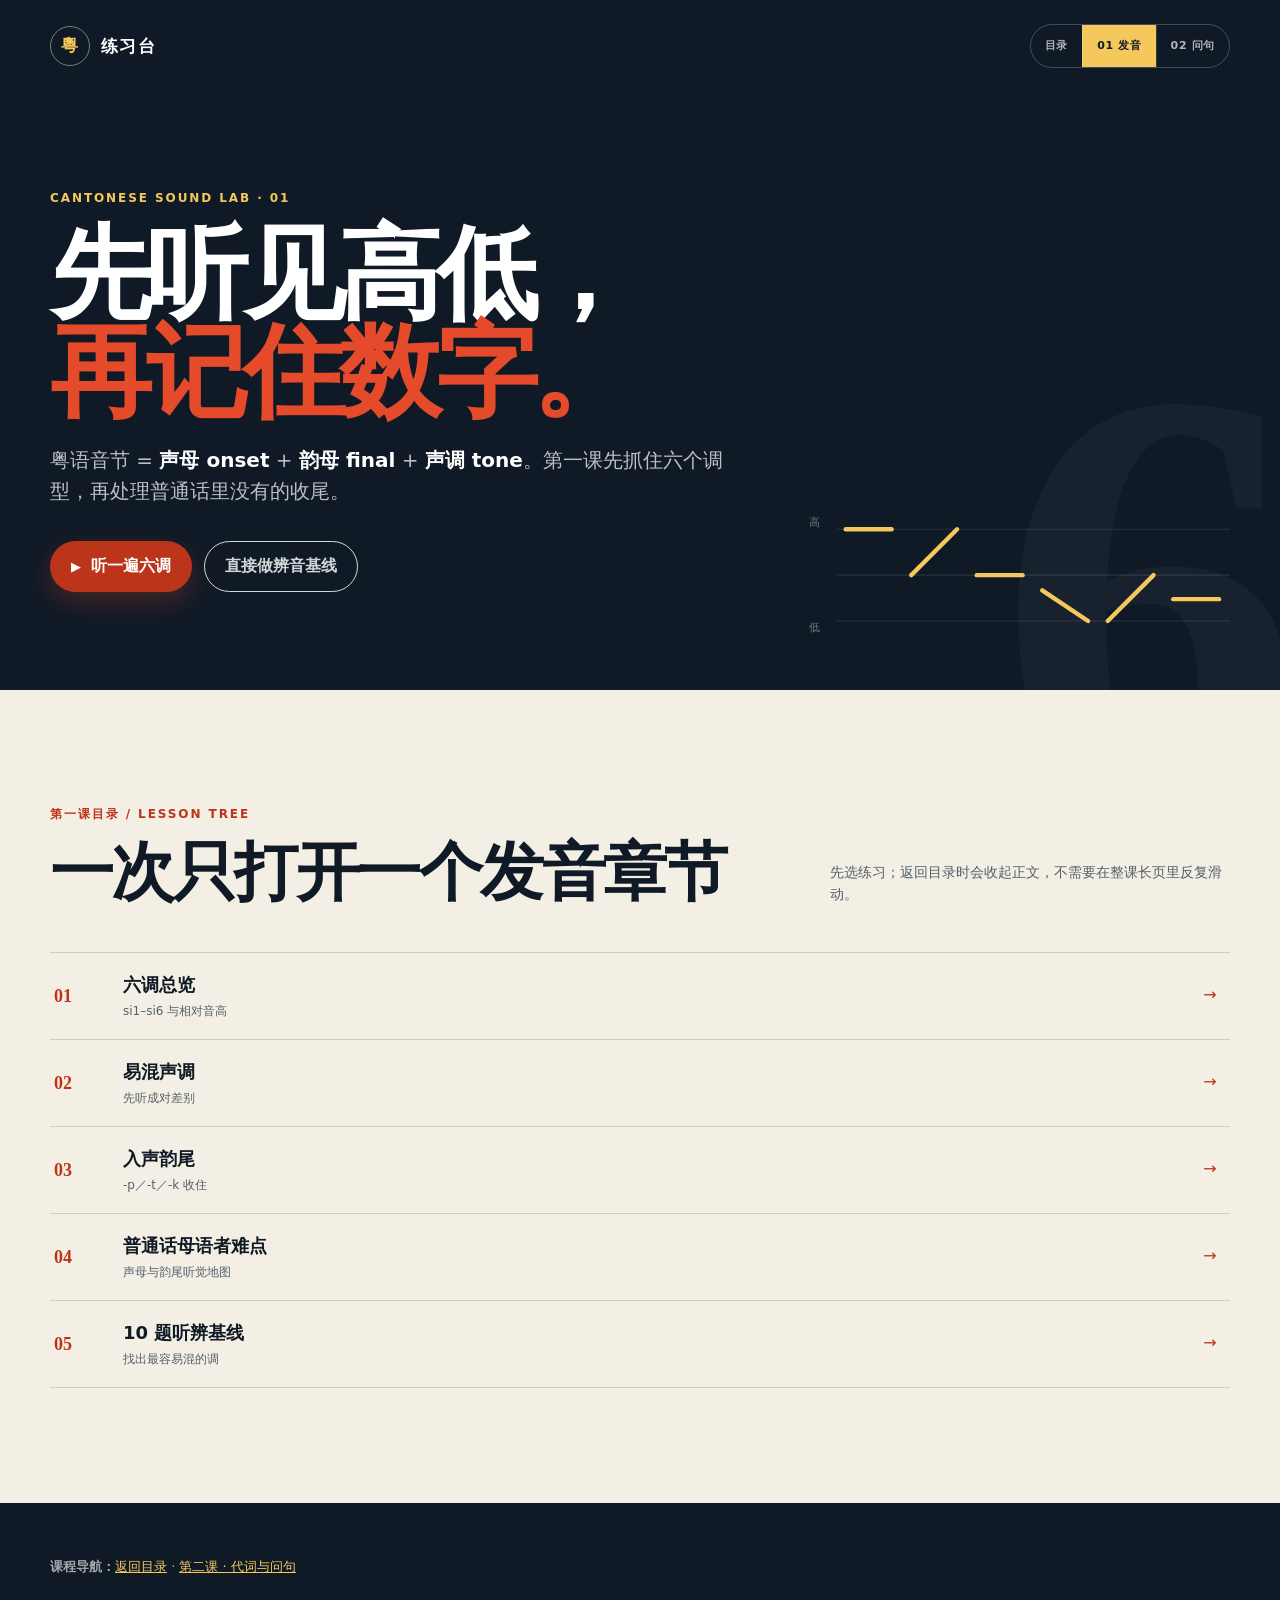
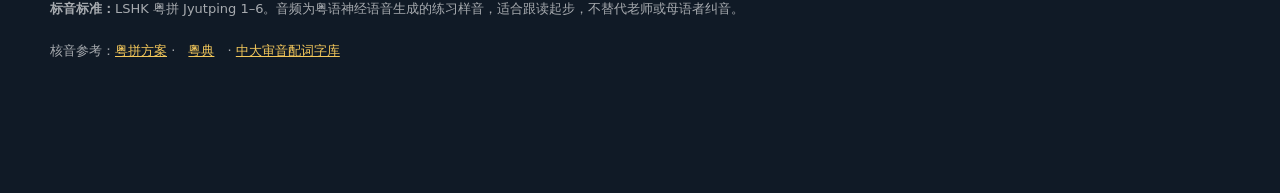
==== lesson-01.html @ eeec1a7a "重构课程目录并发布第二课逐字点读" ====
<!doctype html>
<html lang="yue-Hant-HK">
<head>
  <meta charset="utf-8">
  <meta name="viewport" content="width=device-width, initial-scale=1, viewport-fit=cover">
  <meta name="theme-color" content="#101a26">
  <meta name="description" content="粤语第一课：用粤拼、声调曲线和即时辨音练习打好发音基础。">
  <title>粤语练习台 · 第一课</title>
  <link rel="manifest" href="manifest.webmanifest">
  <link rel="icon" href="icon.svg" type="image/svg+xml">
  <link rel="apple-touch-icon" href="apple-touch-icon.png">
  <link rel="stylesheet" href="styles.css?v=20260916c">
</head>
<body data-lesson="01">
  <a class="skip-link" href="#course-outline">跳到本课目录</a>

  <header class="hero" id="top">
    <nav class="topbar" aria-label="页面导航">
      <a class="wordmark" href="index.html" aria-label="回到课程目录">
        <span class="wordmark-mark" aria-hidden="true">粵</span>
        <span>练习台</span>
      </a>
      <div class="lesson-switcher" aria-label="切换课时">
        <a href="index.html">目录</a>
        <a href="lesson-01.html" aria-current="page">01 发音</a>
        <a href="lesson-02.html">02 问句</a>
      </div>
    </nav>

    <div class="hero-copy">
      <p class="eyebrow">CANTONESE SOUND LAB · 01</p>
      <h1>先听见高低，<br><em>再记住数字。</em></h1>
      <p class="lede">粤语音节 = <strong>声母 onset</strong> + <strong>韵母 final</strong> + <strong>声调 tone</strong>。第一课先抓住六个调型，再处理普通话里没有的收尾。</p>
      <div class="hero-actions">
        <button class="button button-primary audio-trigger" type="button" id="heroSixTone">
          <span class="play-icon" aria-hidden="true">▶</span>
          听一遍六调
        </button>
        <a class="button button-quiet" href="#baseline">直接做辨音基线</a>
      </div>
    </div>

    <div class="hero-meter" role="img" aria-label="六个声调的相对音高轮廓">
      <span>高</span>
      <svg viewBox="0 0 360 112" aria-hidden="true">
        <g class="meter-lines">
          <line x1="0" y1="14" x2="360" y2="14"/>
          <line x1="0" y1="56" x2="360" y2="56"/>
          <line x1="0" y1="98" x2="360" y2="98"/>
        </g>
        <g class="meter-paths">
          <path d="M8 14 L50 14"/><path d="M68 56 L110 14"/><path d="M128 56 L170 56"/>
          <path d="M188 70 L230 98"/><path d="M248 98 L290 56"/><path d="M308 78 L350 78"/>
        </g>
      </svg>
      <span>低</span>
    </div>
  </header>

  <main id="lesson">
    <nav class="lesson-outline" id="course-outline" aria-labelledby="outline-title">
      <div class="outline-heading">
        <p class="section-index">第一课目录 / LESSON TREE</p>
        <h2 id="outline-title">一次只打开一个发音章节</h2>
        <p>先选练习；返回目录时会收起正文，不需要在整课长页里反复滑动。</p>
      </div>
      <ol>
        <li><a href="#tones" data-module-link><b>01</b><span><strong>六调总览</strong><small>si1–si6 与相对音高</small></span><i aria-hidden="true">→</i></a></li>
        <li><a href="#contrasts" data-module-link><b>02</b><span><strong>易混声调</strong><small>先听成对差别</small></span><i aria-hidden="true">→</i></a></li>
        <li><a href="#checked" data-module-link><b>03</b><span><strong>入声韵尾</strong><small>-p／-t／-k 收住</small></span><i aria-hidden="true">→</i></a></li>
        <li><a href="#sounds" data-module-link><b>04</b><span><strong>普通话母语者难点</strong><small>声母与韵尾听觉地图</small></span><i aria-hidden="true">→</i></a></li>
        <li><a href="#baseline" data-module-link><b>05</b><span><strong>10 题听辨基线</strong><small>找出最容易混的调</small></span><i aria-hidden="true">→</i></a></li>
      </ol>
    </nav>

    <section class="section section-paper lesson-module" id="tones" aria-labelledby="tones-title" data-lesson-module hidden>
      <div class="section-head">
        <div>
          <p class="section-index">01 / 六调总览</p>
          <h2 id="tones-title">同一个 <span lang="en">si</span>，只改音高</h2>
        </div>
        <p class="section-note">数字写在音节末尾：<strong>si1</strong>。它表示相对音高，不要求你唱到某个绝对音高。</p>
      </div>

      <div class="tone-board" id="toneBoard" aria-label="六个粤语声调"></div>

      <div class="phrase-panel">
        <div>
          <p class="micro-label">逐字可点 · 整组可听</p>
          <h3>六调阶梯</h3>
        </div>
        <button class="round-play audio-trigger" type="button" id="phraseSixTone" aria-label="播放六调阶梯整组">▶</button>
        <div class="token-line" id="sixTonePhrase"></div>
      </div>

      <details class="reference-drawer">
        <summary>为什么有人说“九声六调”？</summary>
        <p>现代教学通常用 1–6 标六个调型。以 <strong>-p / -t / -k</strong> 结尾的入声音节只出现于 1、3、6 三类音高；传统上把它们另计，因而有“九声”的说法。本课仍统一写 1–6，避免同时背两套编号。</p>
      </details>
      <a class="module-back" href="#course-outline">← 返回本课目录</a>
    </section>

    <section class="section section-ink lesson-module" id="contrasts" aria-labelledby="contrast-title" data-lesson-module hidden>
      <div class="section-head">
        <div>
          <p class="section-index">02 / 易混对</p>
          <h2 id="contrast-title">不要猜单个调，先听差别</h2>
        </div>
        <p class="section-note">每次先听 A/B，再分别点字核对。训练顺序是：听 → 选 → 看反馈 → 重听 → 跟读。</p>
      </div>
      <div class="contrast-list" id="contrastList"></div>
      <a class="module-back module-back-dark" href="#course-outline">← 返回本课目录</a>
    </section>

    <section class="section section-paper lesson-module" id="checked" aria-labelledby="checked-title" data-lesson-module hidden>
      <div class="section-head">
        <div>
          <p class="section-index">03 / 入声韵尾</p>
          <h2 id="checked-title">收住，不爆破，不加元音</h2>
        </div>
        <p class="section-note">在粤拼 1–6 中，入声不是三种额外的音高轮廓；它用 <strong>-p / -t / -k</strong> 收尾，通常较短，调号只用 1、3、6。</p>
      </div>
      <div class="checked-grid" id="checkedGrid"></div>
      <aside class="practice-cue">
        <span class="cue-mark" aria-hidden="true">!</span>
        <p><strong>自检：</strong>如果你读完还拖着“啊”，说明尾音没有收住。把手放在嘴前，正确的尾音不会像普通话声母 <span lang="en">p/t/k</span> 那样释放并送气。</p>
      </aside>
      <a class="module-back" href="#course-outline">← 返回本课目录</a>
    </section>

    <section class="section section-mist lesson-module" id="sounds" aria-labelledby="sounds-title" data-lesson-module hidden>
      <div class="section-head">
        <div>
          <p class="section-index">04 / 普通话母语者难点</p>
          <h2 id="sounds-title">先会辨认，再追求完整音系</h2>
        </div>
        <p class="section-note">第一课只建立听觉地图。点例字听音，不要求一次掌握全部声母和韵母。</p>
      </div>
      <div class="sound-groups" id="soundGroups"></div>
      <a class="module-back" href="#course-outline">← 返回本课目录</a>
    </section>

    <section class="section section-quiz lesson-module" id="baseline" aria-labelledby="baseline-title" data-lesson-module hidden>
      <div class="quiz-intro" id="quizIntro">
        <div>
          <p class="section-index">05 / 个人基线</p>
          <h2 id="baseline-title">10 题，找出你真正容易混的调</h2>
          <p>这不是考试，没有统一及格线。系统会记录本机最近一次结果，并告诉你应该先练哪一组。</p>
        </div>
        <button class="button button-primary" type="button" id="startQuiz">开始听辨</button>
        <p class="last-baseline" id="lastBaseline" aria-live="polite"></p>
      </div>

      <div class="quiz-stage" id="quizStage" hidden>
        <div class="quiz-progress">
          <span id="quizProgressText">1 / 10</span>
          <div class="progress-track" aria-hidden="true"><i id="quizProgressBar"></i></div>
        </div>
        <p class="micro-label">先听，再选声调</p>
        <button class="quiz-listen" type="button" id="quizListen">
          <span aria-hidden="true">▶</span>
          播放题目
        </button>
        <div class="answer-grid" id="answerGrid"></div>
        <div class="quiz-feedback" id="quizFeedback" aria-live="polite"></div>
        <button class="button button-primary next-question" type="button" id="nextQuestion" hidden>下一题</button>
      </div>

      <div class="quiz-result" id="quizResult" hidden aria-live="polite"></div>
      <a class="module-back module-back-dark" href="#course-outline">← 返回本课目录</a>
    </section>

    <section class="section lesson-close" aria-labelledby="finish-title" data-lesson-completion hidden>
      <p class="section-index">本课完成标准</p>
      <h2 id="finish-title">你能说清“哪里不同”，就算打好了地基。</h2>
      <ul>
        <li>知道粤拼音节由声母、韵母和声调组成。</li>
        <li>能跟读 <strong>si1–si6</strong>，并听出自己的主要混淆对。</li>
        <li>知道 <strong>-p / -t / -k</strong> 只收口，不读成额外音节。</li>
      </ul>
      <a class="button button-quiet" href="#top">回到顶部再听一遍</a>
    </section>
  </main>

  <footer class="site-footer">
    <p><strong>课程导航：</strong><a href="index.html">返回目录</a> · <a href="lesson-02.html">第二课 · 代词与问句</a></p>
    <p><strong>标音标准：</strong>LSHK 粤拼 Jyutping 1–6。音频为粤语神经语音生成的练习样音，适合跟读起步，不替代老师或母语者纠音。</p>
    <p>核音参考：<a href="https://jyutping.org/jyutping/" target="_blank" rel="noreferrer">粤拼方案</a> · <a href="https://words.hk/" target="_blank" rel="noreferrer">粵典</a> · <a href="https://humanum.arts.cuhk.edu.hk/Lexis/lexi-can/" target="_blank" rel="noreferrer">中大审音配词字库</a></p>
  </footer>

  <div class="audio-dock" id="audioDock" hidden>
    <button class="dock-replay" type="button" id="dockReplay" aria-label="重播">↻</button>
    <div class="dock-copy">
      <span class="dock-kicker">NOW PLAYING</span>
      <strong id="dockLabel" aria-live="polite">练习音频</strong>
    </div>
    <label class="speed-label" for="speedSelect">速度</label>
    <select id="speedSelect" aria-label="播放速度">
      <option value="0.75">0.75×</option>
      <option value="1" selected>1×</option>
      <option value="1.25">1.25×</option>
    </select>
    <div class="repeat-control" id="repeatControl" aria-label="重复次数">
      <button type="button" data-repeat="1" class="is-active" aria-pressed="true">1×</button>
      <button type="button" data-repeat="3" aria-pressed="false">3×</button>
    </div>
    <button class="dock-close" type="button" id="dockClose" aria-label="关闭播放器">×</button>
  </div>

  <div class="toast" id="toast" role="status" aria-live="polite"></div>

  <script src="course.js?v=20260916c"></script>
  <script src="app.js?v=20260916c"></script>
</body>
</html>
---- styles.css ----
:root {
  --ink: #101a26;
  --ink-soft: #172638;
  --paper: #f4efe4;
  --paper-bright: #fffdf8;
  --mist: #dfe8e7;
  --line: rgba(16, 26, 38, 0.16);
  --muted: #53606a;
  --red: #e54b2a;
  --red-dark: #bc351b;
  --yellow: #f4c85b;
  --green: #1f765f;
  --white: #ffffff;
  --shadow: 0 18px 55px rgba(16, 26, 38, 0.12);
  --radius: 24px;
  --page: min(1180px, calc(100% - 40px));
}

* {
  box-sizing: border-box;
}

[hidden] {
  display: none !important;
}

.sr-only {
  position: absolute;
  width: 1px;
  height: 1px;
  overflow: hidden;
  clip: rect(0, 0, 0, 0);
  clip-path: inset(50%);
  white-space: nowrap;
}

html {
  scroll-behavior: smooth;
  scroll-padding-top: 76px;
}

body {
  margin: 0;
  color: var(--ink);
  background: var(--paper);
  font-family: "PingFang HK", "PingFang SC", "Noto Sans CJK HK", "Microsoft JhengHei", system-ui, sans-serif;
  line-height: 1.55;
  text-rendering: optimizeLegibility;
  padding-bottom: env(safe-area-inset-bottom);
}

button,
select,
a {
  font: inherit;
  -webkit-tap-highlight-color: transparent;
}

button,
a {
  touch-action: manipulation;
}

button:focus-visible,
a:focus-visible,
summary:focus-visible,
select:focus-visible {
  outline: 3px solid var(--yellow);
  outline-offset: 3px;
}

a {
  color: inherit;
}

.skip-link {
  position: fixed;
  top: 10px;
  left: 10px;
  z-index: 100;
  transform: translateY(-160%);
  padding: 10px 14px;
  border-radius: 8px;
  color: var(--white);
  background: var(--red-dark);
}

.skip-link:focus {
  transform: translateY(0);
}

.hero {
  position: relative;
  min-height: 690px;
  overflow: hidden;
  color: var(--white);
  background: var(--ink);
  padding: max(20px, env(safe-area-inset-top)) max(20px, env(safe-area-inset-right)) 72px max(20px, env(safe-area-inset-left));
}

.hero::before {
  content: "6";
  position: absolute;
  right: -0.04em;
  bottom: -0.36em;
  color: rgba(255, 255, 255, 0.035);
  font: 800 clamp(360px, 48vw, 680px) / 1 Georgia, serif;
  pointer-events: none;
}

.topbar,
.hero-copy,
.hero-meter {
  width: var(--page);
  margin-inline: auto;
}

.topbar {
  position: relative;
  z-index: 2;
  display: flex;
  align-items: center;
  justify-content: space-between;
  min-height: 52px;
}

.wordmark {
  display: inline-flex;
  min-height: 44px;
  align-items: center;
  gap: 11px;
  color: var(--white);
  font-size: 17px;
  font-weight: 750;
  letter-spacing: 0.08em;
  text-decoration: none;
}

.wordmark-mark {
  display: grid;
  width: 40px;
  height: 40px;
  place-items: center;
  border: 1px solid rgba(255, 255, 255, 0.42);
  border-radius: 50%;
  color: var(--yellow);
  font-family: Georgia, "Songti SC", serif;
}

.lesson-tag {
  padding: 7px 11px;
  border: 1px solid rgba(255, 255, 255, 0.22);
  border-radius: 999px;
  color: rgba(255, 255, 255, 0.74);
  font-size: 12px;
  letter-spacing: 0.08em;
}

.lesson-switcher {
  display: inline-flex;
  overflow: hidden;
  border: 1px solid rgba(255, 255, 255, 0.22);
  border-radius: 999px;
}

.lesson-switcher a {
  display: inline-flex;
  min-height: 42px;
  align-items: center;
  justify-content: center;
  padding: 8px 14px;
  color: rgba(255, 255, 255, 0.68);
  font-size: 11px;
  font-weight: 800;
  letter-spacing: 0.06em;
  text-decoration: none;
}

.lesson-switcher a + a {
  border-left: 1px solid rgba(255, 255, 255, 0.16);
}

.lesson-switcher a[aria-current="page"] {
  color: var(--ink);
  background: var(--yellow);
}

.hero-copy {
  position: relative;
  z-index: 2;
  padding-top: clamp(88px, 13vh, 132px);
}

.eyebrow,
.section-index,
.micro-label,
.dock-kicker {
  margin: 0;
  color: var(--red-dark);
  font-size: 12px;
  font-weight: 800;
  letter-spacing: 0.16em;
  text-transform: uppercase;
}

.hero .eyebrow {
  color: var(--yellow);
}

.hero h1 {
  max-width: 800px;
  margin: 18px 0 24px;
  font-family: Georgia, "Songti SC", "STSong", serif;
  font-size: clamp(54px, 8vw, 102px);
  font-weight: 600;
  letter-spacing: -0.055em;
  line-height: 0.96;
}

.hero h1 em {
  color: var(--red);
  font-style: normal;
}

.lede {
  max-width: 680px;
  margin: 0;
  color: rgba(255, 255, 255, 0.72);
  font-size: clamp(17px, 2vw, 20px);
}

.lede strong {
  color: var(--white);
  font-weight: 700;
}

.hero-actions {
  display: flex;
  flex-wrap: wrap;
  gap: 12px;
  margin-top: 34px;
}

.button {
  display: inline-flex;
  min-height: 50px;
  align-items: center;
  justify-content: center;
  gap: 10px;
  border: 1px solid transparent;
  border-radius: 999px;
  padding: 12px 20px;
  font-weight: 750;
  text-decoration: none;
  cursor: pointer;
  transition: transform 150ms ease, background 150ms ease, border-color 150ms ease;
}

.button:active,
.audio-trigger:active,
.token-button:active,
.tone-card:active,
.quiz-listen:active {
  transform: scale(0.975);
}

.button-primary {
  color: var(--white);
  background: var(--red-dark);
  box-shadow: 0 10px 26px rgba(229, 75, 42, 0.24);
}

.button-primary:hover {
  background: var(--red-dark);
}

.button-quiet {
  border-color: currentColor;
  color: inherit;
  background: transparent;
}

.hero .button-quiet {
  color: rgba(255, 255, 255, 0.82);
}

.play-icon {
  font-size: 13px;
}

.hero-meter {
  position: absolute;
  right: max(20px, calc((100% - min(1180px, calc(100% - 40px))) / 2));
  bottom: 54px;
  left: auto;
  display: grid;
  width: min(430px, 39vw);
  grid-template-columns: 30px 1fr;
  grid-template-rows: 1fr 1fr;
  gap: 7px;
  color: rgba(255, 255, 255, 0.42);
  font-size: 11px;
  letter-spacing: 0.12em;
  text-align: center;
}

.hero-meter svg {
  grid-column: 2;
  grid-row: 1 / 3;
  width: 100%;
}

.hero-meter span:first-child {
  align-self: start;
}

.hero-meter span:last-child {
  align-self: end;
}

.meter-lines line {
  stroke: rgba(255, 255, 255, 0.1);
  stroke-width: 1;
}

.meter-paths path {
  fill: none;
  stroke: var(--yellow);
  stroke-linecap: round;
  stroke-width: 4;
}

.chapter-nav {
  position: sticky;
  top: 0;
  z-index: 30;
  display: flex;
  justify-content: center;
  gap: clamp(12px, 4vw, 42px);
  overflow-x: auto;
  border-bottom: 1px solid var(--line);
  background: rgba(244, 239, 228, 0.94);
  padding: 0 20px;
  backdrop-filter: blur(16px);
  scrollbar-width: none;
}

.chapter-nav::-webkit-scrollbar {
  display: none;
}

.chapter-nav a {
  flex: 0 0 auto;
  min-width: 44px;
  padding: 17px 0 14px;
  border-bottom: 3px solid transparent;
  color: var(--muted);
  font-size: 13px;
  font-weight: 750;
  text-decoration: none;
  text-align: center;
}

.chapter-nav a:hover,
.chapter-nav a:focus-visible {
  border-bottom-color: var(--red);
  color: var(--ink);
}

.section {
  padding: clamp(76px, 10vw, 132px) max(20px, env(safe-area-inset-right)) clamp(76px, 10vw, 132px) max(20px, env(safe-area-inset-left));
}

.section > * {
  width: var(--page);
  margin-inline: auto;
}

.section-paper {
  background: var(--paper);
}

.section-ink {
  color: var(--white);
  background: var(--ink-soft);
}

.section-mist {
  background: var(--mist);
}

.section-quiz {
  color: var(--white);
  background: var(--ink);
}

.section-head {
  display: grid;
  grid-template-columns: minmax(0, 1.5fr) minmax(260px, 0.8fr);
  align-items: end;
  gap: 48px;
  margin-bottom: 54px;
}

.section-head h2,
.quiz-intro h2,
.lesson-close h2 {
  max-width: 720px;
  margin: 10px 0 0;
  font-family: Georgia, "Songti SC", "STSong", serif;
  font-size: clamp(38px, 5vw, 64px);
  font-weight: 600;
  letter-spacing: -0.04em;
  line-height: 1.04;
}

.section-note {
  margin: 0;
  color: var(--muted);
  font-size: 15px;
}

.section-ink .section-note {
  color: rgba(255, 255, 255, 0.6);
}

.section-ink .section-index,
.section-quiz .section-index {
  color: var(--yellow);
}

.tone-board {
  display: grid;
  grid-template-columns: repeat(6, minmax(0, 1fr));
  border-top: 1px solid var(--line);
  border-left: 1px solid var(--line);
}

.tone-card {
  position: relative;
  min-height: 244px;
  overflow: hidden;
  border: 0;
  border-right: 1px solid var(--line);
  border-bottom: 1px solid var(--line);
  color: var(--ink);
  background: transparent;
  padding: 20px 18px;
  text-align: left;
  cursor: pointer;
}

.tone-card::after {
  content: attr(data-number);
  position: absolute;
  right: 8px;
  bottom: -40px;
  color: rgba(16, 26, 38, 0.055);
  font: 700 150px / 1 Georgia, serif;
}

.tone-card:hover {
  background: var(--paper-bright);
}

.tone-card.is-playing,
.token-button.is-playing,
.example-word.is-playing {
  color: var(--white);
  background: var(--red-dark);
}

.tone-name {
  display: block;
  color: var(--muted);
  font-size: 12px;
  font-weight: 800;
  letter-spacing: 0.08em;
}

.tone-card.is-playing .tone-name {
  color: rgba(255, 255, 255, 0.75);
}

.tone-word {
  position: relative;
  z-index: 1;
  display: block;
  margin-top: 8px;
  font-family: Georgia, "Songti SC", serif;
  font-size: 50px;
  line-height: 1;
}

.tone-jyutping {
  position: relative;
  z-index: 1;
  display: block;
  margin-top: 7px;
  font-size: 18px;
  font-weight: 800;
}

.contour {
  position: relative;
  z-index: 1;
  width: 100%;
  height: 56px;
  margin-top: 18px;
}

.contour line {
  stroke: rgba(16, 26, 38, 0.12);
}

.contour path {
  fill: none;
  stroke: var(--red);
  stroke-linecap: round;
  stroke-width: 5;
}

.tone-card.is-playing .contour line {
  stroke: rgba(255, 255, 255, 0.18);
}

.tone-card.is-playing .contour path {
  stroke: var(--yellow);
}

.phrase-panel {
  display: grid;
  grid-template-columns: 1fr auto;
  gap: 20px;
  align-items: center;
  margin-top: 46px;
  border-radius: var(--radius);
  background: var(--paper-bright);
  padding: clamp(24px, 4vw, 42px);
  box-shadow: var(--shadow);
}

.phrase-panel h3 {
  margin: 5px 0 0;
  font-size: 25px;
}

.round-play {
  display: grid;
  width: 54px;
  height: 54px;
  place-items: center;
  border: 0;
  border-radius: 50%;
  color: var(--white);
  background: var(--red-dark);
  cursor: pointer;
}

.token-line {
  display: flex;
  grid-column: 1 / -1;
  flex-wrap: wrap;
  gap: 9px;
}

.token-button {
  display: inline-grid;
  min-width: 67px;
  min-height: 72px;
  place-items: center;
  border: 1px solid var(--line);
  border-radius: 14px;
  color: var(--ink);
  background: transparent;
  padding: 8px 11px;
  cursor: pointer;
}

.token-button ruby {
  ruby-position: over;
}

.token-button .token-char {
  font-size: 28px;
  font-weight: 700;
}

.token-button rt {
  color: var(--red-dark);
  font-size: 12px;
  font-weight: 800;
}

.token-button.is-playing rt {
  color: var(--yellow);
}

.reference-drawer {
  margin-top: 26px;
  border-top: 1px solid var(--line);
  border-bottom: 1px solid var(--line);
  padding: 0;
}

.reference-drawer summary {
  min-height: 54px;
  padding: 15px 4px;
  font-weight: 750;
  cursor: pointer;
}

.reference-drawer p {
  max-width: 760px;
  margin: 0 0 22px;
  color: var(--muted);
}

.contrast-list {
  border-top: 1px solid rgba(255, 255, 255, 0.16);
}

.contrast-row {
  display: grid;
  grid-template-columns: 0.55fr minmax(320px, 1.8fr) auto;
  align-items: center;
  gap: 30px;
  min-height: 168px;
  border-bottom: 1px solid rgba(255, 255, 255, 0.16);
  padding: 26px 0;
}

.contrast-label strong {
  display: block;
  color: var(--yellow);
  font-size: 13px;
  letter-spacing: 0.08em;
}

.contrast-label span {
  color: rgba(255, 255, 255, 0.5);
  font-size: 13px;
}

.contrast-words {
  display: flex;
  align-items: center;
  gap: 17px;
}

.contrast-vs {
  color: rgba(255, 255, 255, 0.38);
  font: italic 20px Georgia, serif;
}

.example-word {
  display: inline-grid;
  min-width: 124px;
  min-height: 100px;
  place-items: center;
  border: 1px solid rgba(255, 255, 255, 0.22);
  border-radius: 16px;
  color: var(--white);
  background: transparent;
  padding: 10px 18px;
  cursor: pointer;
}

.example-word ruby {
  ruby-position: over;
}

.example-word span {
  font-family: Georgia, "Songti SC", serif;
  font-size: 41px;
}

.example-word rt {
  color: var(--yellow);
  font-size: 13px;
  font-weight: 800;
}

.pair-play {
  min-width: 112px;
  min-height: 48px;
  border: 1px solid rgba(255, 255, 255, 0.28);
  border-radius: 999px;
  color: var(--white);
  background: transparent;
  font-weight: 750;
  cursor: pointer;
}

.pair-play:hover {
  border-color: var(--yellow);
  color: var(--yellow);
}

.checked-grid {
  display: grid;
  grid-template-columns: repeat(3, minmax(0, 1fr));
  gap: 18px;
}

.checked-card {
  min-height: 300px;
  border: 1px solid var(--line);
  border-radius: var(--radius);
  background: var(--paper-bright);
  padding: clamp(24px, 3vw, 36px);
}

.ending-mark {
  display: inline-block;
  color: var(--red);
  font: 700 54px / 1 Georgia, serif;
}

.checked-card h3 {
  margin: 14px 0 6px;
  font-size: 20px;
}

.checked-card > p {
  min-height: 48px;
  margin: 0;
  color: var(--muted);
  font-size: 14px;
}

.checked-examples {
  display: flex;
  flex-wrap: wrap;
  gap: 8px;
  margin-top: 23px;
}

.checked-examples .token-button {
  min-width: 82px;
}

.practice-cue {
  display: grid;
  grid-template-columns: 44px 1fr;
  align-items: start;
  gap: 18px;
  margin-top: 28px;
  border-top: 1px solid var(--line);
  padding-top: 23px;
}

.practice-cue p {
  max-width: 820px;
  margin: 0;
}

.cue-mark {
  display: grid;
  width: 38px;
  height: 38px;
  place-items: center;
  border-radius: 50%;
  color: var(--white);
  background: var(--red-dark);
  font: 700 23px Georgia, serif;
}

.sound-groups {
  display: grid;
  grid-template-columns: repeat(2, minmax(0, 1fr));
  gap: 18px;
}

.sound-group {
  display: grid;
  grid-template-columns: 1fr auto;
  gap: 16px;
  border-top: 1px solid rgba(16, 26, 38, 0.22);
  padding: 27px 0 21px;
}

.sound-group h3 {
  margin: 0;
  font-size: 19px;
}

.sound-group p {
  grid-column: 1 / -1;
  margin: -7px 0 3px;
  color: #4f6064;
  font-size: 14px;
}

.sound-examples {
  display: flex;
  grid-column: 1 / -1;
  flex-wrap: wrap;
  gap: 8px;
}

.sound-examples .token-button {
  border-color: rgba(16, 26, 38, 0.24);
  background: rgba(255, 255, 255, 0.28);
}

.sound-hint {
  align-self: start;
  color: var(--red-dark);
  font-size: 12px;
  font-weight: 800;
  letter-spacing: 0.08em;
}

.quiz-intro {
  display: grid;
  grid-template-columns: minmax(0, 1.4fr) auto;
  align-items: end;
  gap: 36px;
}

.quiz-intro > div > p:last-child {
  max-width: 650px;
  margin: 24px 0 0;
  color: rgba(255, 255, 255, 0.64);
}

.last-baseline {
  grid-column: 1 / -1;
  min-height: 24px;
  margin: 12px 0 0;
  color: var(--yellow);
  font-size: 13px;
}

.quiz-stage,
.quiz-result {
  max-width: 760px;
  border: 1px solid rgba(255, 255, 255, 0.16);
  border-radius: var(--radius);
  background: rgba(255, 255, 255, 0.055);
  padding: clamp(24px, 5vw, 48px);
}

.quiz-progress {
  display: grid;
  grid-template-columns: auto 1fr;
  align-items: center;
  gap: 18px;
  color: rgba(255, 255, 255, 0.65);
  font-size: 12px;
  font-weight: 800;
  letter-spacing: 0.08em;
}

.progress-track {
  height: 4px;
  overflow: hidden;
  border-radius: 99px;
  background: rgba(255, 255, 255, 0.12);
}

.progress-track i {
  display: block;
  width: 10%;
  height: 100%;
  background: var(--red);
  transition: width 220ms ease;
}

.quiz-stage .micro-label {
  margin-top: 42px;
  color: var(--yellow);
  text-align: center;
}

.quiz-listen {
  display: grid;
  width: 154px;
  height: 154px;
  place-items: center;
  gap: 0;
  margin: 18px auto 34px;
  border: 0;
  border-radius: 50%;
  color: var(--white);
  background: var(--red-dark);
  font-weight: 800;
  cursor: pointer;
  box-shadow: 0 18px 42px rgba(229, 75, 42, 0.3);
}

.quiz-listen span {
  display: block;
  margin-bottom: -18px;
  font-size: 30px;
}

.answer-grid {
  display: grid;
  grid-template-columns: repeat(3, minmax(0, 1fr));
  gap: 10px;
}

.answer-button {
  min-height: 62px;
  border: 1px solid rgba(255, 255, 255, 0.2);
  border-radius: 13px;
  color: var(--white);
  background: transparent;
  font-size: 18px;
  font-weight: 800;
  cursor: pointer;
}

.answer-button:hover:not(:disabled) {
  border-color: var(--yellow);
}

.answer-button.is-correct {
  border-color: #58ba95;
  color: var(--white);
  background: var(--green);
}

.answer-button.is-wrong {
  border-color: #ff8e78;
  background: var(--red-dark);
}

.answer-button:disabled {
  cursor: default;
}

.quiz-feedback {
  min-height: 58px;
  margin-top: 20px;
  color: rgba(255, 255, 255, 0.72);
  text-align: center;
}

.quiz-feedback strong {
  color: var(--yellow);
}

.next-question {
  display: flex;
  margin: 0 auto;
}

.quiz-result h3 {
  margin: 0 0 12px;
  color: var(--yellow);
  font: 600 clamp(34px, 5vw, 52px) / 1.05 Georgia, "Songti SC", serif;
}

.quiz-result p {
  color: rgba(255, 255, 255, 0.72);
}

.quiz-result .result-score {
  color: var(--white);
  font-size: 18px;
}

.quiz-result .button {
  margin-top: 14px;
}

.lesson-close {
  background: var(--paper-bright);
}

.lesson-close ul {
  max-width: 760px;
  margin: 32px 0 32px;
  padding: 0;
  list-style: none;
}

.lesson-close li {
  position: relative;
  border-top: 1px solid var(--line);
  padding: 16px 0 16px 34px;
}

.lesson-close li::before {
  content: "✓";
  position: absolute;
  left: 2px;
  color: var(--red-dark);
  font-weight: 900;
}

.lesson-close .button {
  color: var(--ink);
}

.site-footer {
  color: rgba(255, 255, 255, 0.63);
  background: var(--ink);
  padding: 42px max(20px, env(safe-area-inset-right)) calc(110px + env(safe-area-inset-bottom)) max(20px, env(safe-area-inset-left));
  font-size: 13px;
}

.site-footer p {
  width: var(--page);
  margin: 0 auto 10px;
}

.site-footer a {
  display: inline-flex;
  min-width: 44px;
  min-height: 44px;
  align-items: center;
  justify-content: center;
  color: var(--yellow);
}

.audio-dock {
  position: fixed;
  right: max(12px, env(safe-area-inset-right));
  bottom: max(12px, env(safe-area-inset-bottom));
  left: max(12px, env(safe-area-inset-left));
  z-index: 60;
  display: grid;
  width: min(760px, calc(100% - 24px));
  min-height: 72px;
  grid-template-columns: 44px minmax(100px, 1fr) auto auto auto;
  align-items: center;
  gap: 12px;
  margin-inline: auto;
  border: 1px solid rgba(255, 255, 255, 0.15);
  border-radius: 18px;
  color: var(--white);
  background: rgba(16, 26, 38, 0.96);
  padding: 10px 12px;
  box-shadow: 0 16px 48px rgba(0, 0, 0, 0.32);
  backdrop-filter: blur(18px);
}

.audio-dock[hidden] {
  display: none;
}

.dock-replay,
.dock-close {
  width: 44px;
  height: 44px;
  border: 0;
  border-radius: 50%;
  color: var(--white);
  background: rgba(255, 255, 255, 0.1);
  font-size: 22px;
  cursor: pointer;
}

.dock-copy {
  min-width: 0;
}

.dock-copy span,
.dock-copy strong {
  display: block;
}

.dock-copy strong {
  overflow: hidden;
  font-size: 13px;
  text-overflow: ellipsis;
  white-space: nowrap;
}

.dock-kicker {
  color: var(--yellow);
  font-size: 8px;
}

.speed-label {
  position: absolute;
  width: 1px;
  height: 1px;
  overflow: hidden;
  clip-path: inset(50%);
}

#speedSelect {
  min-height: 44px;
  border: 1px solid rgba(255, 255, 255, 0.18);
  border-radius: 10px;
  color: var(--white);
  background: var(--ink-soft);
  padding: 0 8px;
}

.repeat-control {
  display: inline-flex;
  overflow: hidden;
  border: 1px solid rgba(255, 255, 255, 0.18);
  border-radius: 10px;
}

.repeat-control button {
  min-width: 44px;
  min-height: 44px;
  border: 0;
  border-left: 1px solid rgba(255, 255, 255, 0.18);
  color: rgba(255, 255, 255, 0.65);
  background: transparent;
  cursor: pointer;
}

.repeat-control button:first-child {
  border-left: 0;
}

.repeat-control button.is-active {
  color: var(--ink);
  background: var(--yellow);
}

.toast {
  position: fixed;
  top: max(20px, env(safe-area-inset-top));
  left: 50%;
  z-index: 80;
  transform: translate(-50%, -180%);
  border-radius: 999px;
  color: var(--white);
  background: var(--red-dark);
  padding: 10px 16px;
  font-size: 13px;
  opacity: 0;
  transition: transform 180ms ease, opacity 180ms ease;
}

.toast.is-visible {
  transform: translate(-50%, 0);
  opacity: 1;
}

/* 第二课：代词与问句 */

.hero-lesson-two::before {
  content: "2";
}

.hero-lesson-two .hero-copy {
  padding-top: clamp(72px, 11vh, 112px);
}

.hero-lexicon {
  position: absolute;
  right: max(20px, calc((100% - min(1180px, calc(100% - 40px))) / 2));
  bottom: 54px;
  z-index: 1;
  display: flex;
  gap: clamp(8px, 1.5vw, 18px);
}

.hero-lexicon > span {
  display: grid;
  width: clamp(104px, 11vw, 140px);
  min-height: 132px;
  place-items: center;
  border: 1px solid rgba(255, 255, 255, 0.17);
  border-radius: 50% 50% 12px 12px;
  background: rgba(255, 255, 255, 0.04);
  padding: 12px;
  text-align: center;
}

.hero-lexicon b {
  color: var(--yellow);
  font: 600 clamp(48px, 6vw, 72px) / 0.95 Georgia, "Songti SC", serif;
}

.hero-lexicon small {
  color: rgba(255, 255, 255, 0.58);
  font-size: 11px;
  font-weight: 750;
}

.pronoun-builder {
  border-top: 1px solid var(--line);
}

.pronoun-row {
  display: grid;
  grid-template-columns: minmax(0, 1fr) auto minmax(0, 1fr);
  align-items: center;
  gap: 22px;
  border-bottom: 1px solid var(--line);
  padding: 22px 0;
}

.builder-plus,
.builder-cross {
  color: var(--red-dark);
  font: italic 16px Georgia, serif;
  white-space: nowrap;
}

.phrase-chip {
  display: grid;
  min-width: 0;
  min-height: 116px;
  align-content: center;
  justify-items: start;
  gap: 2px;
  border: 1px solid var(--line);
  border-radius: 18px;
  color: var(--ink);
  background: var(--paper-bright);
  padding: 17px 20px;
  text-align: left;
  cursor: pointer;
  transition: transform 150ms ease, border-color 150ms ease, background 150ms ease;
}

.phrase-card {
  display: grid;
  min-width: 0;
  align-self: stretch;
  gap: 8px;
}

.phrase-card > .phrase-chip {
  width: 100%;
}

.phrase-token-row {
  display: grid;
  grid-template-columns: repeat(auto-fit, minmax(48px, 1fr));
  gap: 6px;
}

.phrase-token-row .token-button {
  min-width: 0;
  min-height: 52px;
  padding: 6px;
}

.phrase-token-row .token-char {
  font-size: 21px;
}

.phrase-token-row .token-button rt {
  font-size: 10px;
}

.phrase-card-dark .token-button {
  color: var(--white);
  border-color: rgba(255, 255, 255, 0.2);
}

.phrase-card-dark .token-button rt {
  color: var(--yellow);
}

.phrase-chip:hover {
  border-color: var(--red);
}

.phrase-chip:active,
.lexical-button:active,
.sentence-play:active,
.negative-word:active {
  transform: scale(0.975);
}

.phrase-chip.is-playing,
.lexical-button.is-playing,
.sentence-play.is-playing,
.negative-word.is-playing {
  color: var(--white);
  border-color: var(--red-dark);
  background: var(--red-dark);
}

.phrase-text {
  font-family: Georgia, "Songti SC", serif;
  font-size: 34px;
  font-weight: 650;
  line-height: 1.1;
}

.phrase-jyutping {
  color: var(--red-dark);
  font-size: 13px;
  font-weight: 850;
}

.phrase-meaning {
  margin-top: 5px;
  color: var(--muted);
  font-size: 12px;
}

.phrase-chip.is-playing .phrase-jyutping,
.phrase-chip.is-playing .phrase-meaning,
.lexical-button.is-playing small {
  color: var(--yellow);
}

.correction-strip {
  margin-top: 42px;
  border-left: 5px solid var(--red);
  background: var(--paper-bright);
  padding: 24px clamp(20px, 4vw, 42px);
}

.correction-strip > div {
  display: flex;
  flex-wrap: wrap;
  gap: 10px 28px;
  margin-top: 14px;
}

.correction-strip span {
  font-size: 14px;
}

.correction-strip del {
  color: var(--muted);
}

.demonstrative-parts {
  display: grid;
  grid-template-columns: minmax(0, 1fr) auto minmax(0, 1fr);
  align-items: center;
  gap: 24px;
  border-block: 1px solid rgba(16, 26, 38, 0.2);
  padding: 26px 0;
}

.demonstrative-parts .micro-label {
  margin-bottom: 10px;
}

.lexical-set {
  display: grid;
  grid-template-columns: repeat(3, minmax(0, 1fr));
  gap: 8px;
}

.lexical-button {
  display: grid;
  min-width: 0;
  min-height: 92px;
  place-items: center;
  border: 1px solid rgba(16, 26, 38, 0.2);
  border-radius: 14px;
  color: var(--ink);
  background: rgba(255, 255, 255, 0.28);
  padding: 10px;
  cursor: pointer;
}

.lexical-button ruby {
  ruby-position: over;
}

.lexical-button ruby span {
  font-family: Georgia, "Songti SC", serif;
  font-size: 30px;
  font-weight: 650;
}

.lexical-button rt {
  color: var(--red-dark);
  font-size: 11px;
  font-weight: 850;
}

.lexical-button small {
  color: var(--muted);
  font-size: 11px;
}

.demonstrative-grid,
.question-word-grid {
  display: grid;
  grid-template-columns: repeat(3, minmax(0, 1fr));
  gap: 10px;
  margin-top: 26px;
}

.question-word-grid {
  grid-template-columns: repeat(4, minmax(0, 1fr));
  margin-top: 0;
}

.grammar-contrasts {
  border-top: 1px solid rgba(255, 255, 255, 0.16);
}

.grammar-contrast {
  display: grid;
  grid-template-columns: minmax(120px, 0.45fr) minmax(320px, 1.2fr) minmax(240px, 0.8fr);
  align-items: center;
  gap: 28px;
  border-bottom: 1px solid rgba(255, 255, 255, 0.16);
  padding: 26px 0;
}

.contrast-heading span {
  color: rgba(255, 255, 255, 0.48);
  font-size: 11px;
  font-weight: 750;
}

.contrast-heading h3 {
  margin: 2px 0 0;
  color: var(--yellow);
  font-size: 20px;
}

.grammar-pair {
  display: grid;
  grid-template-columns: minmax(0, 1fr) auto minmax(0, 1fr);
  align-items: center;
  gap: 8px;
}

.phrase-chip-dark {
  min-height: 108px;
  border-color: rgba(255, 255, 255, 0.2);
  color: var(--white);
  background: rgba(255, 255, 255, 0.035);
}

.phrase-chip-dark .phrase-jyutping {
  color: var(--yellow);
}

.phrase-chip-dark .phrase-meaning {
  color: rgba(255, 255, 255, 0.55);
}

.grammar-contrast > p {
  margin: 0;
  color: rgba(255, 255, 255, 0.62);
  font-size: 13px;
}

.sentence-groups {
  border-top: 1px solid var(--line);
}

.sentence-group {
  border-bottom: 1px solid var(--line);
  padding: 0;
  scroll-margin-top: 74px;
}

.sentence-group > summary {
  display: grid;
  grid-template-columns: minmax(0, 1fr) auto 36px;
  align-items: center;
  gap: 18px;
  min-height: 116px;
  padding: 24px 0;
  cursor: pointer;
  list-style: none;
}

.sentence-group > summary::-webkit-details-marker,
.negative-group > summary::-webkit-details-marker {
  display: none;
}

.sentence-group-heading,
.sentence-group-heading > * {
  display: block;
}

.sentence-group-heading strong {
  margin-top: 7px;
  font: 600 27px/1.12 Georgia, "Songti SC", serif;
}

.sentence-group-heading small {
  margin-top: 7px;
  color: var(--muted);
  font-size: 13px;
}

.sentence-group > summary > b {
  color: var(--red-dark);
  font-size: 12px;
}

.sentence-group > summary > i,
.negative-group > summary > i {
  display: grid;
  width: 32px;
  height: 32px;
  place-items: center;
  border: 1px solid var(--line);
  border-radius: 50%;
  color: var(--red-dark);
  font-style: normal;
  transition: transform 150ms ease;
}

.sentence-group[open] > summary > i,
.negative-group[open] > summary > i {
  transform: rotate(45deg);
}

.sentence-group-body {
  max-width: 860px;
  margin-left: auto;
  padding: 4px 0 42px;
}

.sentence-row {
  display: grid;
  grid-template-columns: minmax(0, 1fr) auto;
  gap: 14px 18px;
  border-top: 1px solid var(--line);
  padding: 24px 0 27px;
}

.sentence-row:first-child {
  border-top: 0;
  padding-top: 0;
}

.sentence-copy h4 {
  margin: 0;
  font-family: Georgia, "Songti SC", serif;
  font-size: clamp(22px, 3vw, 31px);
  font-weight: 650;
  line-height: 1.2;
}

.sentence-copy p {
  margin: 7px 0 0;
  color: var(--muted);
  font-size: 13px;
}

.sentence-copy .sentence-source {
  margin-top: 9px;
  border-left: 3px solid var(--yellow);
  color: #6b5c3b;
  padding-left: 9px;
  font-size: 11px;
}

.sentence-copy .sentence-source strong {
  color: var(--red-dark);
}

.sentence-play {
  display: inline-flex;
  min-width: 78px;
  min-height: 46px;
  align-items: center;
  justify-content: center;
  gap: 7px;
  align-self: start;
  border: 0;
  border-radius: 999px;
  color: var(--white);
  background: var(--red-dark);
  padding: 9px 14px;
  font-size: 12px;
  font-weight: 800;
  cursor: pointer;
}

.sentence-tokens {
  display: flex;
  grid-column: 1 / -1;
  flex-wrap: wrap;
  gap: 7px;
}

.sentence-tokens .token-button {
  min-width: 58px;
  min-height: 68px;
  padding-inline: 8px;
}

.sentence-tokens .token-char {
  font-size: 25px;
}

.negative-groups {
  display: grid;
  grid-template-columns: repeat(2, minmax(0, 1fr));
  gap: 0 42px;
  border-top: 1px solid rgba(16, 26, 38, 0.2);
}

.negative-group {
  border-bottom: 1px solid rgba(16, 26, 38, 0.2);
  padding: 0;
}

.negative-group > summary {
  display: grid;
  grid-template-columns: auto minmax(0, 1fr) 36px;
  align-items: center;
  gap: 15px;
  min-height: 88px;
  cursor: pointer;
  list-style: none;
}

.negative-summary-word {
  color: var(--ink);
  font: 650 31px/1 Georgia, "Songti SC", serif;
}

.negative-summary-word small {
  display: block;
  margin-top: 6px;
  color: var(--red-dark);
  font: 850 11px/1.2 system-ui, sans-serif;
}

.negative-group > summary > span:nth-child(2) {
  color: var(--muted);
  font-size: 13px;
}

.negative-group-body {
  display: grid;
  grid-template-columns: 108px minmax(0, 1fr);
  gap: 20px;
  padding: 8px 0 30px;
}

.negative-group-body > header p {
  margin: 9px 0 0;
  color: var(--muted);
  font-size: 12px;
}

.negative-word {
  display: grid;
  width: 92px;
  min-height: 92px;
  place-items: center;
  border: 1px solid rgba(16, 26, 38, 0.22);
  border-radius: 50%;
  color: var(--ink);
  background: transparent;
  cursor: pointer;
}

.negative-word ruby {
  ruby-position: over;
}

.negative-word .token-char {
  font: 650 37px/1 Georgia, "Songti SC", serif;
}

.negative-word rt {
  color: var(--red-dark);
  font-size: 11px;
  font-weight: 850;
}

.negative-group .sentence-row {
  display: block;
  padding: 16px 0 18px;
}

.negative-group .sentence-copy h4 {
  font-size: 21px;
}

.negative-group .sentence-play {
  margin-top: 12px;
}

.negative-group .sentence-tokens {
  margin-top: 12px;
}

.negative-group .sentence-tokens .token-button {
  min-width: 51px;
  min-height: 61px;
}

.extra-words-block {
  display: grid;
  grid-template-columns: minmax(180px, 0.5fr) minmax(0, 1fr);
  align-items: center;
  gap: 36px;
  margin-top: 54px;
  background: var(--ink);
  padding: clamp(24px, 4vw, 42px);
}

.extra-words-block h3 {
  margin: 7px 0 0;
  color: var(--white);
  font: 600 28px/1.1 Georgia, "Songti SC", serif;
}

.extra-words-block .micro-label {
  color: var(--yellow);
}

.extra-words {
  display: grid;
  grid-template-columns: repeat(2, minmax(0, 1fr));
  gap: 10px;
}

.extra-words .phrase-chip {
  border-color: rgba(255, 255, 255, 0.18);
  color: var(--white);
  background: rgba(255, 255, 255, 0.04);
}

.extra-words .phrase-jyutping {
  color: var(--yellow);
}

.extra-words .phrase-meaning {
  color: rgba(255, 255, 255, 0.58);
}

.finish-actions {
  display: flex;
  flex-wrap: wrap;
  gap: 10px;
}

.finish-actions .button-primary {
  color: var(--white);
}

/* 课程目录与课内目录 */

.hero-catalog {
  min-height: 590px;
}

.hero-catalog::before {
  content: "課";
  right: 0.02em;
  bottom: -0.22em;
  font-size: clamp(300px, 39vw, 560px);
}

.hero-catalog .hero-copy {
  padding-top: clamp(72px, 11vh, 112px);
}

.catalog-map {
  position: absolute;
  right: max(20px, calc((100% - min(1180px, calc(100% - 40px))) / 2));
  bottom: 60px;
  display: flex;
  align-items: center;
  gap: 9px;
}

.catalog-map span {
  display: grid;
  width: 76px;
  height: 76px;
  place-items: center;
  border: 1px solid rgba(255, 255, 255, 0.2);
  border-radius: 50%;
  color: var(--yellow);
  background: rgba(255, 255, 255, 0.035);
  font-weight: 800;
}

.catalog-map i {
  width: 34px;
  height: 1px;
  background: rgba(255, 255, 255, 0.24);
}

.course-catalog,
.lesson-outline {
  width: var(--page);
  margin-inline: auto;
  padding: clamp(72px, 9vw, 118px) 0;
}

.catalog-heading,
.outline-heading {
  display: grid;
  grid-template-columns: minmax(0, 1.3fr) minmax(260px, 0.7fr);
  align-items: end;
  gap: 38px;
  margin-bottom: 46px;
}

.catalog-heading .section-index,
.outline-heading .section-index {
  grid-column: 1 / -1;
}

.catalog-heading h2,
.outline-heading h2 {
  margin: -22px 0 0;
  font: 600 clamp(40px, 5vw, 64px)/1.03 Georgia, "Songti SC", serif;
  letter-spacing: -0.04em;
}

.catalog-heading > p:last-child,
.outline-heading > p:last-child {
  margin: 0;
  color: var(--muted);
  font-size: 14px;
}

.curriculum-tree,
.lesson-outline > ol,
.lesson-outline ul {
  margin: 0;
  padding: 0;
  list-style: none;
}

.curriculum-tree {
  position: relative;
}

.curriculum-tree::before {
  content: "";
  position: absolute;
  top: 46px;
  bottom: 46px;
  left: 37px;
  width: 2px;
  background: var(--line);
}

.course-entry {
  position: relative;
  display: grid;
  grid-template-columns: 76px minmax(0, 1fr) auto;
  align-items: center;
  gap: 28px;
  min-height: 174px;
  border-top: 1px solid var(--line);
  text-decoration: none;
}

.curriculum-tree li:last-child .course-entry {
  border-bottom: 1px solid var(--line);
}

.course-node {
  z-index: 1;
  display: grid;
  width: 76px;
  height: 76px;
  place-items: center;
  border: 2px solid var(--paper);
  border-radius: 50%;
  color: var(--ink);
  background: var(--yellow);
  font: 700 22px/1 Georgia, serif;
  box-shadow: 0 0 0 1px var(--line);
}

.course-copy,
.course-copy > * {
  display: block;
}

.course-copy small {
  color: var(--red-dark);
  font-size: 11px;
  font-weight: 850;
  letter-spacing: 0.1em;
}

.course-copy strong {
  margin-top: 7px;
  font: 600 clamp(27px, 3vw, 37px)/1.08 Georgia, "Songti SC", serif;
}

.course-copy > span {
  margin-top: 10px;
  color: var(--muted);
  font-size: 13px;
}

.course-enter {
  display: inline-flex;
  min-height: 46px;
  align-items: center;
  gap: 9px;
  border: 1px solid var(--line);
  border-radius: 999px;
  padding: 9px 16px;
  font-size: 12px;
  font-weight: 800;
}

.course-entry:hover .course-enter,
.course-entry:focus-visible .course-enter {
  color: var(--white);
  border-color: var(--red-dark);
  background: var(--red-dark);
}

.catalog-note {
  display: grid;
  grid-template-columns: 180px minmax(0, 1fr);
  gap: 28px;
  margin-top: 46px;
  border-left: 5px solid var(--red);
  background: var(--paper-bright);
  padding: 24px 30px;
}

.catalog-note p {
  margin: 0;
}

.lesson-outline {
  scroll-margin-top: 18px;
}

.lesson-outline > ol {
  border-top: 1px solid var(--line);
}

.lesson-outline > ol > li {
  border-bottom: 1px solid var(--line);
}

.lesson-outline a[data-module-link] {
  display: grid;
  grid-template-columns: 52px minmax(0, 1fr) 32px;
  align-items: center;
  gap: 17px;
  min-height: 86px;
  padding: 14px 4px;
  text-decoration: none;
}

.lesson-outline a[data-module-link] > b {
  color: var(--red-dark);
  font: 700 18px/1 Georgia, serif;
}

.lesson-outline a[data-module-link] > span,
.lesson-outline a[data-module-link] > span > * {
  display: block;
}

.lesson-outline a[data-module-link] strong {
  font-size: 18px;
}

.lesson-outline a[data-module-link] small {
  margin-top: 3px;
  color: var(--muted);
  font-size: 12px;
}

.lesson-outline a[data-module-link] > i {
  color: var(--red-dark);
  font-style: normal;
  text-align: center;
}

.lesson-outline a[data-module-link]:hover,
.lesson-outline a[data-module-link]:focus-visible,
.lesson-outline a[data-module-link][aria-current="location"] {
  background: var(--paper-bright);
}

.outline-branch ul {
  display: grid;
  grid-template-columns: repeat(2, minmax(0, 1fr));
  gap: 0 22px;
  margin: -4px 0 16px 69px;
  border-left: 2px solid var(--yellow);
  padding-left: 18px;
}

.outline-branch ul a[data-module-link] {
  display: flex;
  min-height: 44px;
  border-top: 1px solid var(--line);
  color: var(--muted);
  padding: 9px 4px;
  font-size: 12px;
}

.module-back {
  display: inline-flex;
  min-height: 46px;
  align-items: center;
  margin-top: 42px;
  border-bottom: 2px solid var(--red-dark);
  color: var(--ink);
  font-size: 13px;
  font-weight: 800;
  text-decoration: none;
}

.module-back-dark {
  color: var(--white);
  border-bottom-color: var(--yellow);
}

@media (max-width: 900px) {
  :root {
    --page: min(100%, 720px);
  }

  .hero {
    min-height: 660px;
  }

  .hero-meter {
    right: 20px;
    bottom: 32px;
    width: min(430px, calc(100% - 40px));
  }

  .hero-lexicon {
    right: 20px;
    bottom: 32px;
  }

  .catalog-map {
    right: 20px;
  }

  .catalog-heading,
  .outline-heading {
    grid-template-columns: 1fr;
    gap: 18px;
  }

  .catalog-heading h2,
  .outline-heading h2 {
    margin-top: -22px;
  }

  .grammar-contrast {
    grid-template-columns: minmax(120px, 0.35fr) minmax(0, 1fr);
  }

  .grammar-contrast > p {
    grid-column: 2;
  }

  .negative-groups {
    grid-template-columns: 1fr;
  }

  .section-head {
    grid-template-columns: 1fr;
    gap: 20px;
  }

  .section-note {
    max-width: 620px;
  }

  .tone-board {
    grid-template-columns: repeat(3, minmax(0, 1fr));
  }

  .contrast-row {
    grid-template-columns: 0.5fr 1.5fr;
  }

  .pair-play {
    grid-column: 2;
    justify-self: start;
  }

  .checked-grid {
    grid-template-columns: 1fr;
  }

  .checked-card {
    display: grid;
    min-height: 0;
    grid-template-columns: 100px 1fr;
    gap: 4px 18px;
  }

  .checked-card .ending-mark {
    grid-row: 1 / 4;
  }

  .checked-card h3,
  .checked-card > p {
    margin-top: 0;
  }

  .checked-examples {
    grid-column: 2;
    margin-top: 8px;
  }
}

@media (max-width: 620px) {
  :root {
    --page: 100%;
    --radius: 19px;
  }

  .lesson-switcher a {
    min-height: 44px;
    padding-inline: 10px;
    font-size: 10px;
  }

  html {
    scroll-padding-top: 58px;
    scroll-padding-bottom: calc(150px + env(safe-area-inset-bottom));
  }

  .audio-open a,
  .audio-open button,
  .audio-open select {
    scroll-margin-bottom: calc(150px + env(safe-area-inset-bottom));
  }

  .hero {
    min-height: 720px;
    padding-bottom: 170px;
  }

  .hero-lesson-two {
    min-height: 780px;
    padding-bottom: 205px;
  }

  .hero-catalog {
    min-height: 690px;
    padding-bottom: 160px;
  }

  .hero-catalog .hero-copy {
    padding-top: 74px;
  }

  .catalog-map {
    right: 20px;
    bottom: 34px;
    left: 20px;
    justify-content: center;
  }

  .catalog-map span {
    width: 58px;
    height: 58px;
    font-size: 12px;
  }

  .catalog-map i {
    width: 22px;
  }

  .hero-lesson-two .hero-copy {
    padding-top: 70px;
  }

  .hero-lexicon {
    right: 20px;
    bottom: 34px;
    left: 20px;
    display: grid;
    grid-template-columns: repeat(3, minmax(0, 1fr));
    gap: 7px;
  }

  .hero-lexicon > span {
    width: auto;
    min-height: 118px;
    padding: 8px;
  }

  .hero-lexicon b {
    font-size: 47px;
  }

  .lesson-tag {
    font-size: 10px;
  }

  .wordmark {
    font-size: 15px;
  }

  .wordmark-mark {
    width: 36px;
    height: 36px;
  }

  .hero-copy {
    padding-top: 74px;
  }

  .hero h1 {
    font-size: clamp(52px, 16vw, 70px);
  }

  .hero-lesson-two h1 {
    font-size: clamp(38px, 11vw, 44px);
    line-height: 1.04;
  }

  .lede {
    font-size: 16px;
  }

  .hero-actions {
    align-items: stretch;
    flex-direction: column;
  }

  .hero-actions .button {
    width: 100%;
  }

  .hero-meter {
    bottom: 36px;
    width: calc(100% - 40px);
  }

  .chapter-nav {
    justify-content: flex-start;
    min-height: 55px;
  }

  .chapter-nav a {
    padding: 16px 0 12px;
  }

  .section {
    padding-top: 78px;
    padding-bottom: 78px;
  }

  .section-head {
    margin-bottom: 34px;
  }

  .section-head h2,
  .quiz-intro h2,
  .lesson-close h2 {
    font-size: 40px;
  }

  .course-catalog,
  .lesson-outline {
    width: calc(100% - 40px);
    padding-block: 76px;
  }

  .catalog-heading,
  .outline-heading {
    grid-template-columns: 1fr;
    gap: 18px;
    margin-bottom: 34px;
  }

  .catalog-heading h2,
  .outline-heading h2 {
    margin-top: -17px;
    font-size: 40px;
  }

  .curriculum-tree::before {
    left: 28px;
  }

  .course-entry {
    grid-template-columns: 58px minmax(0, 1fr);
    gap: 17px;
    min-height: 190px;
    padding-block: 24px;
  }

  .course-node {
    width: 58px;
    height: 58px;
    font-size: 18px;
  }

  .course-copy strong {
    font-size: 27px;
  }

  .course-enter {
    grid-column: 2;
    justify-self: start;
  }

  .catalog-note {
    grid-template-columns: 1fr;
    gap: 10px;
    padding-inline: 22px;
  }

  .lesson-outline a[data-module-link] {
    grid-template-columns: 40px minmax(0, 1fr) 26px;
    gap: 12px;
  }

  .outline-branch ul {
    grid-template-columns: 1fr;
    margin-left: 52px;
  }

  .pronoun-row {
    grid-template-columns: 1fr;
    gap: 10px;
    padding: 18px 0;
  }

  .builder-plus {
    justify-self: center;
  }

  .phrase-chip {
    min-height: 104px;
    padding: 15px 16px;
  }

  .phrase-text {
    font-size: 30px;
  }

  .correction-strip > div {
    display: grid;
    gap: 10px;
  }

  .demonstrative-parts {
    grid-template-columns: 1fr;
    gap: 18px;
  }

  .builder-cross {
    justify-self: center;
    transform: rotate(45deg);
  }

  .demonstrative-grid,
  .question-word-grid {
    grid-template-columns: repeat(2, minmax(0, 1fr));
  }

  .grammar-contrast {
    grid-template-columns: 1fr;
    gap: 17px;
    padding: 30px 0;
  }

  .grammar-contrast > p {
    grid-column: auto;
  }

  .grammar-pair .phrase-chip {
    min-height: 116px;
    padding-inline: 12px;
  }

  .grammar-pair .phrase-text {
    font-size: 26px;
  }

  .sentence-group {
    padding: 0;
  }

  .sentence-group > summary {
    grid-template-columns: minmax(0, 1fr) auto 32px;
    gap: 10px;
    min-height: 106px;
  }

  .sentence-group-heading strong {
    font-size: 23px;
  }

  .sentence-group-body {
    padding-bottom: 32px;
  }

  .sentence-row {
    grid-template-columns: minmax(0, 1fr) auto;
  }

  .sentence-copy h4 {
    font-size: 25px;
  }

  .sentence-play {
    min-width: 70px;
    padding-inline: 11px;
  }

  .sentence-tokens .token-button {
    min-width: 55px;
  }

  .negative-group {
    padding: 0;
  }

  .negative-group-body {
    grid-template-columns: 82px minmax(0, 1fr);
    gap: 15px;
  }

  .negative-word {
    width: 76px;
    min-height: 76px;
  }

  .negative-group .sentence-tokens .token-button {
    min-width: 48px;
  }

  .extra-words-block {
    grid-template-columns: 1fr;
    gap: 24px;
  }

  .extra-words {
    grid-template-columns: 1fr;
  }

  .tone-board {
    grid-template-columns: repeat(2, minmax(0, 1fr));
  }

  .tone-card {
    min-height: 218px;
    padding: 17px 15px;
  }

  .tone-word {
    font-size: 43px;
  }

  .phrase-panel {
    padding: 24px 18px;
  }

  .token-line {
    display: grid;
    grid-template-columns: repeat(3, minmax(0, 1fr));
    gap: 7px;
  }

  .token-button {
    min-width: 0;
  }

  .contrast-row {
    grid-template-columns: 1fr;
    gap: 18px;
    padding: 30px 0;
  }

  .contrast-words {
    display: grid;
    grid-template-columns: 1fr auto 1fr;
    gap: 8px;
  }

  .example-word {
    min-width: 0;
    min-height: 96px;
    padding-inline: 10px;
  }

  .example-word span {
    font-size: 38px;
  }

  .pair-play {
    grid-column: auto;
    justify-self: stretch;
  }

  .checked-card {
    display: block;
    padding: 26px 22px;
  }

  .checked-card > p {
    min-height: 0;
  }

  .checked-examples {
    display: grid;
    grid-template-columns: repeat(3, minmax(0, 1fr));
  }

  .checked-examples .token-button {
    min-width: 0;
  }

  .sound-groups {
    grid-template-columns: 1fr;
    gap: 0;
  }

  .quiz-intro {
    grid-template-columns: 1fr;
    align-items: stretch;
  }

  .quiz-intro .button {
    width: 100%;
  }

  .last-baseline {
    grid-column: auto;
  }

  .quiz-stage,
  .quiz-result {
    padding: 24px 18px;
  }

  .audio-open .section-quiz {
    padding-bottom: calc(200px + env(safe-area-inset-bottom));
  }

  .audio-open .site-footer {
    padding-bottom: calc(170px + env(safe-area-inset-bottom));
  }

  .answer-grid {
    grid-template-columns: repeat(2, minmax(0, 1fr));
  }

  .audio-dock {
    grid-template-columns: 44px 1fr auto;
    gap: 8px;
    border-radius: 16px;
  }

  #speedSelect,
  .repeat-control {
    grid-row: 2;
  }

  #speedSelect {
    grid-column: 1 / 2;
    width: 100%;
  }

  .repeat-control {
    grid-column: 2 / 4;
    justify-self: stretch;
  }

  .repeat-control button {
    flex: 1;
  }

  .dock-close {
    grid-column: 3;
    grid-row: 1;
  }
}

@media (prefers-reduced-motion: reduce) {
  html {
    scroll-behavior: auto;
  }

  *,
  *::before,
  *::after {
    scroll-behavior: auto !important;
    transition-duration: 0.01ms !important;
    animation-duration: 0.01ms !important;
  }
}
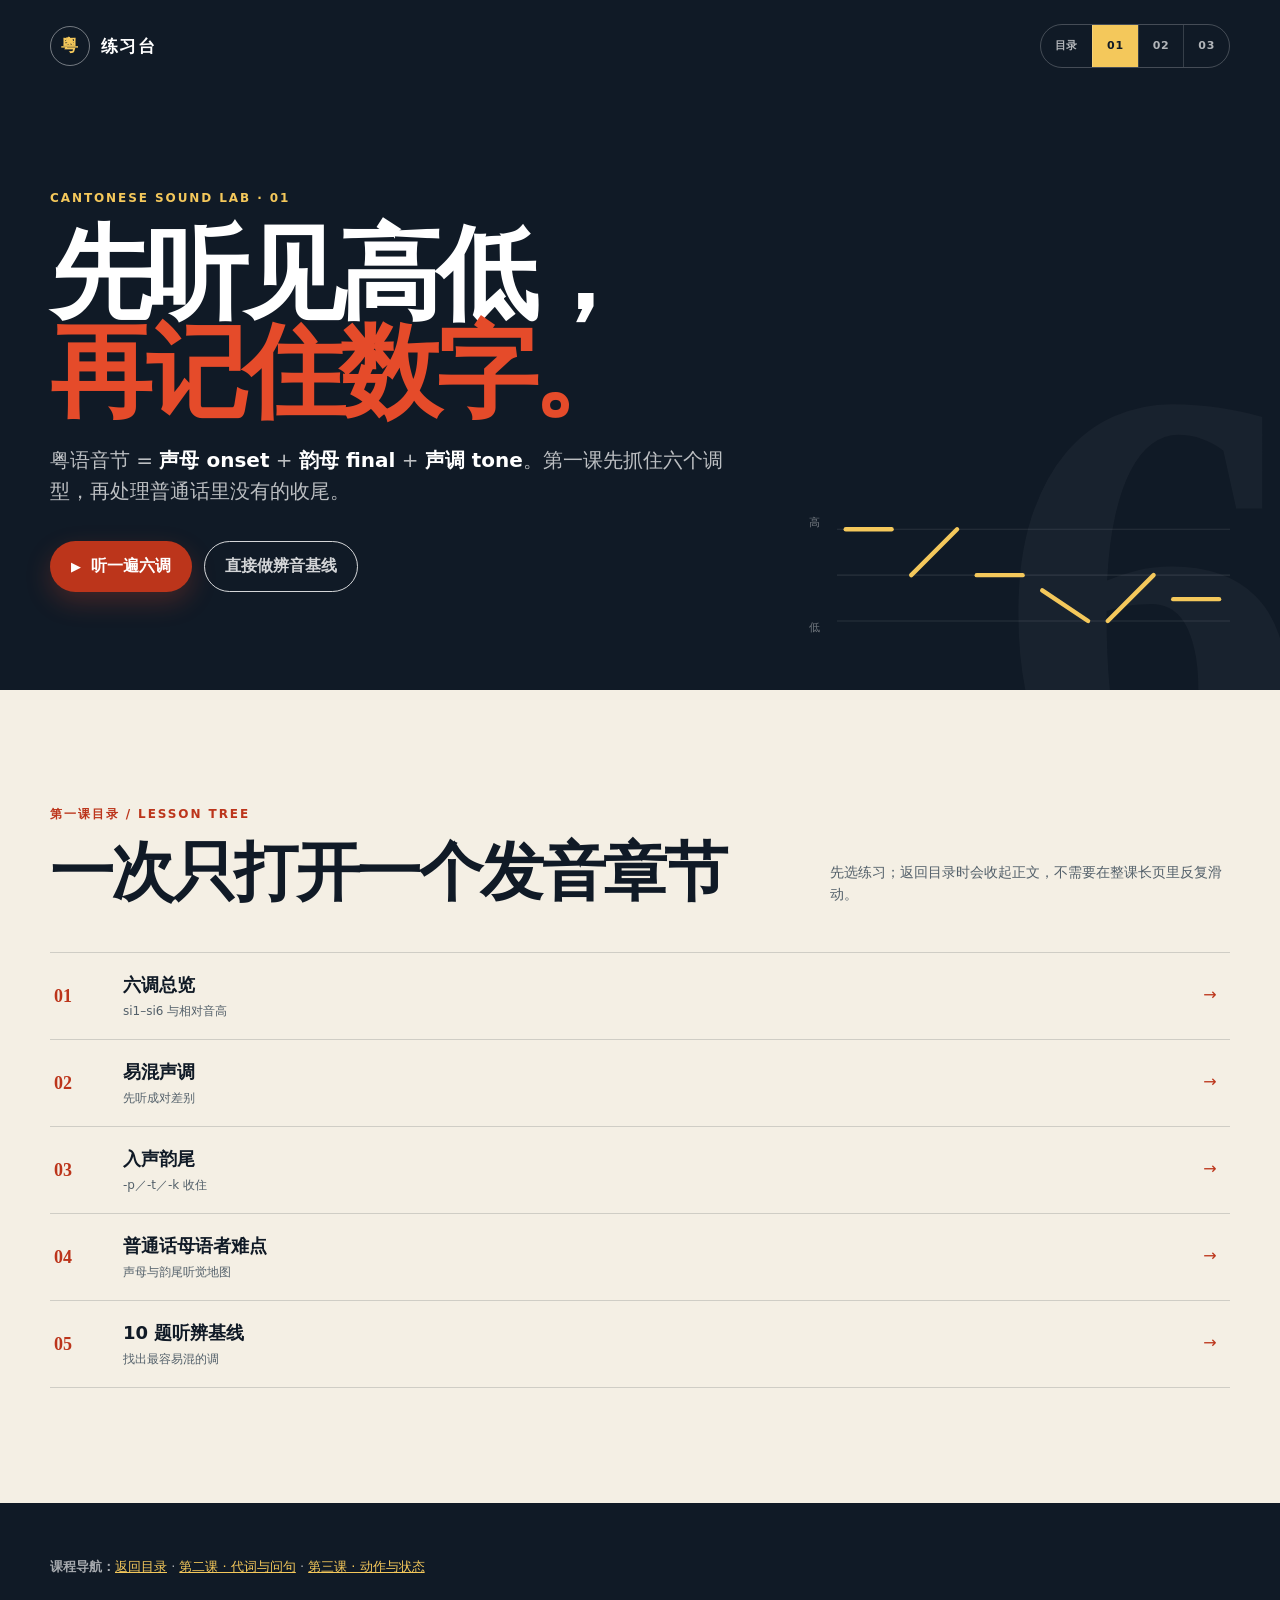
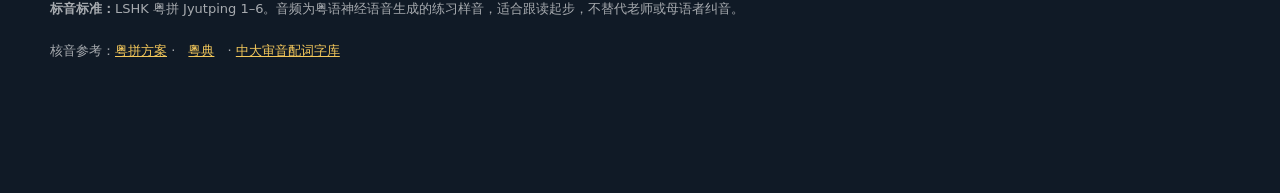
==== commit ca11b70f: "重做第三课动作与状态逐字点读" ====
--- a/lesson-01.html
+++ b/lesson-01.html
@@ -9,7 +9,7 @@
   <link rel="manifest" href="manifest.webmanifest">
   <link rel="icon" href="icon.svg" type="image/svg+xml">
   <link rel="apple-touch-icon" href="apple-touch-icon.png">
-  <link rel="stylesheet" href="styles.css?v=20260916c">
+  <link rel="stylesheet" href="styles.css?v=20260917c">
 </head>
 <body data-lesson="01">
   <a class="skip-link" href="#course-outline">跳到本课目录</a>
@@ -22,8 +22,9 @@
       </a>
       <div class="lesson-switcher" aria-label="切换课时">
         <a href="index.html">目录</a>
-        <a href="lesson-01.html" aria-current="page">01 发音</a>
-        <a href="lesson-02.html">02 问句</a>
+        <a href="lesson-01.html" aria-label="第一课：发音基础" aria-current="page">01</a>
+        <a href="lesson-02.html" aria-label="第二课：代词与问句">02</a>
+        <a href="lesson-03.html" aria-label="第三课：动作与状态">03</a>
       </div>
     </nav>
 
@@ -183,7 +184,7 @@
   </main>
 
   <footer class="site-footer">
-    <p><strong>课程导航：</strong><a href="index.html">返回目录</a> · <a href="lesson-02.html">第二课 · 代词与问句</a></p>
+    <p><strong>课程导航：</strong><a href="index.html">返回目录</a> · <a href="lesson-02.html">第二课 · 代词与问句</a> · <a href="lesson-03.html">第三课 · 动作与状态</a></p>
     <p><strong>标音标准：</strong>LSHK 粤拼 Jyutping 1–6。音频为粤语神经语音生成的练习样音，适合跟读起步，不替代老师或母语者纠音。</p>
     <p>核音参考：<a href="https://jyutping.org/jyutping/" target="_blank" rel="noreferrer">粤拼方案</a> · <a href="https://words.hk/" target="_blank" rel="noreferrer">粵典</a> · <a href="https://humanum.arts.cuhk.edu.hk/Lexis/lexi-can/" target="_blank" rel="noreferrer">中大审音配词字库</a></p>
   </footer>
@@ -209,7 +210,7 @@
 
   <div class="toast" id="toast" role="status" aria-live="polite"></div>
 
-  <script src="course.js?v=20260916c"></script>
-  <script src="app.js?v=20260916c"></script>
+  <script src="course.js?v=20260917c"></script>
+  <script src="app.js?v=20260917c"></script>
 </body>
 </html>
--- a/styles.css
+++ b/styles.css
@@ -1528,6 +1528,7 @@
   padding-top: 0;
 }
 
+.sentence-copy h3,
 .sentence-copy h4 {
   margin: 0;
   font-family: Georgia, "Songti SC", serif;
@@ -1729,6 +1730,289 @@
   color: rgba(255, 255, 255, 0.58);
 }
 
+/* 第三课：动作、进行体与评价词 */
+
+.hero-lesson-three::before {
+  content: "3";
+}
+
+.hero-lesson-three .hero-copy {
+  padding-top: clamp(72px, 11vh, 112px);
+}
+
+.hero-action-lexicon > span {
+  border-color: rgba(244, 200, 91, 0.24);
+  border-radius: 18px 50% 18px 50%;
+  background: rgba(31, 118, 95, 0.12);
+}
+
+.sentence-stack,
+.dark-sentence-stack {
+  border-top: 1px solid var(--line);
+}
+
+.sentence-stack .sentence-row:first-child,
+.dark-sentence-stack .sentence-row:first-child {
+  padding-top: 24px;
+}
+
+.aspect-parts {
+  display: grid;
+  grid-template-columns: repeat(2, minmax(0, 1fr));
+  gap: 12px;
+  max-width: 880px;
+}
+
+.progression-correction {
+  margin-bottom: 38px;
+}
+
+.progression-correction > p:last-child {
+  margin: 17px 0 0;
+  color: var(--muted);
+  font-size: 13px;
+}
+
+.syntax-formula {
+  display: grid;
+  grid-template-columns: repeat(5, auto);
+  align-items: center;
+  justify-content: center;
+  gap: clamp(9px, 2vw, 24px);
+  margin-bottom: 46px;
+  border-block: 1px solid var(--line);
+  padding: 28px 12px;
+}
+
+.syntax-formula span {
+  display: grid;
+  min-width: 116px;
+  min-height: 88px;
+  place-items: center;
+  border-radius: 50%;
+  color: var(--white);
+  background: var(--green);
+  font: 650 20px/1.1 Georgia, "Songti SC", serif;
+  text-align: center;
+}
+
+.syntax-formula small {
+  color: rgba(255, 255, 255, 0.7);
+  font: 750 10px/1.2 system-ui, sans-serif;
+}
+
+.syntax-formula i {
+  color: var(--red-dark);
+  font-style: normal;
+  font-weight: 850;
+}
+
+.dark-sentence-stack {
+  border-color: rgba(255, 255, 255, 0.16);
+}
+
+.dark-sentence-stack .sentence-row {
+  border-color: rgba(255, 255, 255, 0.16);
+}
+
+.dark-sentence-stack .sentence-copy p {
+  color: rgba(255, 255, 255, 0.62);
+}
+
+.dark-sentence-stack .token-button {
+  color: var(--white);
+  border-color: rgba(255, 255, 255, 0.2);
+}
+
+.dark-sentence-stack .token-button rt {
+  color: var(--yellow);
+}
+
+.word-family-heading {
+  display: grid;
+  grid-template-columns: minmax(180px, 0.4fr) minmax(0, 1fr);
+  gap: 32px;
+  margin-top: 70px;
+  margin-bottom: 14px;
+}
+
+.word-family-heading p {
+  margin-block: 0;
+}
+
+.word-family-heading > p:last-child {
+  color: rgba(255, 255, 255, 0.62);
+  font-size: 13px;
+}
+
+.word-families {
+  border-top: 1px solid var(--line);
+}
+
+.word-family {
+  border-bottom: 1px solid var(--line);
+  scroll-margin-top: 74px;
+}
+
+.word-family > summary {
+  display: grid;
+  grid-template-columns: minmax(120px, 0.42fr) minmax(0, 1fr) 36px;
+  align-items: center;
+  gap: 18px;
+  min-height: 90px;
+  padding-block: 18px;
+  cursor: pointer;
+  list-style: none;
+}
+
+.word-family > summary::-webkit-details-marker {
+  display: none;
+}
+
+.word-family-key {
+  font: 650 29px/1.05 Georgia, "Songti SC", serif;
+}
+
+.word-family-key small {
+  display: block;
+  margin-top: 7px;
+  color: var(--red-dark);
+  font: 850 11px/1.2 system-ui, sans-serif;
+}
+
+.word-family > summary > span:nth-child(2) {
+  color: var(--muted);
+  font-size: 13px;
+}
+
+.word-family > summary > i {
+  display: grid;
+  width: 32px;
+  height: 32px;
+  place-items: center;
+  border: 1px solid var(--line);
+  border-radius: 50%;
+  color: var(--red-dark);
+  font-style: normal;
+  transition: transform 150ms ease;
+}
+
+.word-family[open] > summary > i {
+  transform: rotate(45deg);
+}
+
+.word-family-body {
+  display: grid;
+  grid-template-columns: minmax(190px, 0.52fr) minmax(0, 1fr);
+  gap: clamp(20px, 4vw, 46px);
+  padding: 8px 0 38px;
+}
+
+.word-family-lead > p {
+  margin: 13px 0 0;
+  color: var(--muted);
+  font-size: 12px;
+}
+
+.word-family-examples {
+  display: grid;
+  grid-template-columns: repeat(3, minmax(0, 1fr));
+  gap: 10px;
+}
+
+.word-family-examples .phrase-chip {
+  min-height: 112px;
+  padding-inline: 15px;
+}
+
+.word-family-examples .phrase-text {
+  font-size: 27px;
+}
+
+.word-families-dark {
+  border-color: rgba(255, 255, 255, 0.16);
+}
+
+.word-family-dark {
+  border-color: rgba(255, 255, 255, 0.16);
+}
+
+.word-family-dark .word-family-key small,
+.word-family-dark .micro-label {
+  color: var(--yellow);
+}
+
+.word-family-dark > summary > span:nth-child(2),
+.word-family-dark .word-family-lead > p {
+  color: rgba(255, 255, 255, 0.58);
+}
+
+.word-family-dark > summary > i {
+  color: var(--yellow);
+  border-color: rgba(255, 255, 255, 0.2);
+}
+
+.thought-grid {
+  display: grid;
+  grid-template-columns: repeat(3, minmax(0, 1fr));
+  gap: 12px;
+}
+
+.thought-card {
+  display: flex;
+  min-width: 0;
+  flex-direction: column;
+  border: 1px solid var(--line);
+  background: var(--paper-bright);
+  padding: 12px;
+}
+
+.thought-card > p {
+  margin: 12px 8px 0;
+  color: var(--muted);
+  font-size: 12px;
+}
+
+.thought-card .thought-english {
+  color: var(--green);
+  font-size: 11px;
+  font-weight: 850;
+  letter-spacing: 0.08em;
+  text-transform: uppercase;
+}
+
+.thought-example {
+  margin-top: auto;
+  padding: 24px 8px 0;
+}
+
+.thought-example .sentence-row {
+  display: block;
+  border-color: var(--line);
+  padding-bottom: 6px;
+}
+
+.thought-example .sentence-copy h4 {
+  font-size: 22px;
+}
+
+.thought-example .sentence-play {
+  margin-top: 12px;
+}
+
+.thought-example .sentence-tokens {
+  margin-top: 12px;
+}
+
+.thought-example .sentence-tokens .token-button {
+  min-width: 48px;
+  min-height: 60px;
+}
+
+.adjective-sentence-group {
+  margin-top: 42px;
+}
+
 .finish-actions {
   display: flex;
   flex-wrap: wrap;
@@ -2061,6 +2345,29 @@
     grid-template-columns: 1fr;
   }
 
+  .thought-grid {
+    grid-template-columns: 1fr;
+  }
+
+  .thought-card {
+    display: grid;
+    grid-template-columns: minmax(190px, 0.48fr) minmax(0, 1fr);
+    gap: 0 18px;
+  }
+
+  .thought-card > .phrase-card {
+    grid-row: 1 / 4;
+  }
+
+  .thought-example {
+    grid-column: 2;
+    padding-top: 12px;
+  }
+
+  .word-family-examples {
+    grid-template-columns: repeat(2, minmax(0, 1fr));
+  }
+
   .section-head {
     grid-template-columns: 1fr;
     gap: 20px;
@@ -2142,6 +2449,11 @@
     padding-bottom: 205px;
   }
 
+  .hero-lesson-three {
+    min-height: 780px;
+    padding-bottom: 205px;
+  }
+
   .hero-catalog {
     min-height: 690px;
     padding-bottom: 160px;
@@ -2168,7 +2480,8 @@
     width: 22px;
   }
 
-  .hero-lesson-two .hero-copy {
+  .hero-lesson-two .hero-copy,
+  .hero-lesson-three .hero-copy {
     padding-top: 70px;
   }
 
@@ -2212,7 +2525,8 @@
     font-size: clamp(52px, 16vw, 70px);
   }
 
-  .hero-lesson-two h1 {
+  .hero-lesson-two h1,
+  .hero-lesson-three h1 {
     font-size: clamp(38px, 11vw, 44px);
     line-height: 1.04;
   }
@@ -2400,6 +2714,7 @@
     grid-template-columns: minmax(0, 1fr) auto;
   }
 
+  .sentence-copy h3,
   .sentence-copy h4 {
     font-size: 25px;
   }
@@ -2437,6 +2752,47 @@
   }
 
   .extra-words {
+    grid-template-columns: 1fr;
+  }
+
+  .aspect-parts,
+  .thought-card,
+  .word-family-body,
+  .word-family-heading {
+    grid-template-columns: 1fr;
+  }
+
+  .thought-card > .phrase-card,
+  .thought-example {
+    grid-column: auto;
+    grid-row: auto;
+  }
+
+  .syntax-formula {
+    grid-template-columns: 1fr;
+    gap: 7px;
+  }
+
+  .syntax-formula span {
+    width: 100%;
+    min-height: 72px;
+    border-radius: 16px;
+  }
+
+  .syntax-formula i {
+    justify-self: center;
+  }
+
+  .word-family > summary {
+    grid-template-columns: minmax(92px, 0.4fr) minmax(0, 1fr) 32px;
+    gap: 10px;
+  }
+
+  .word-family-key {
+    font-size: 25px;
+  }
+
+  .word-family-examples {
     grid-template-columns: 1fr;
   }
 
